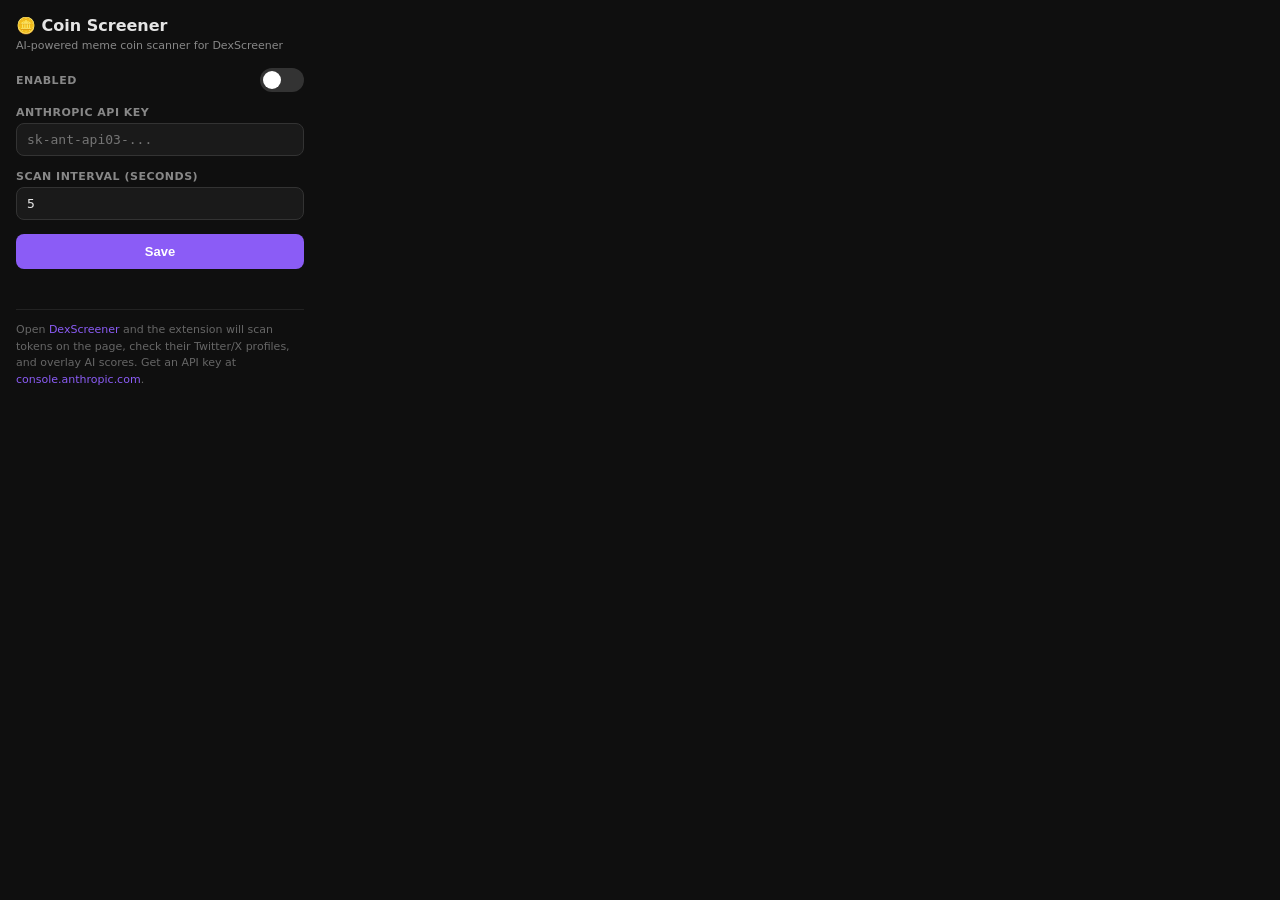
==== extension/popup.html @ 4d60b062 "Add Chrome extension — AI meme scanner on top of DexScreener - Content script scrapes tokens from De" ====
<!DOCTYPE html>
<html>
<head>
<style>
  * { margin: 0; padding: 0; box-sizing: border-box; }
  body {
    width: 320px; padding: 16px;
    background: #0f0f0f; color: #e5e5e5;
    font-family: system-ui, -apple-system, sans-serif;
    font-size: 13px;
  }

  h1 { font-size: 16px; font-weight: 800; margin-bottom: 4px; }
  .subtitle { color: #888; font-size: 11px; margin-bottom: 16px; }

  .field { margin-bottom: 14px; }
  label {
    display: block; font-size: 11px; color: #888;
    font-weight: 600; text-transform: uppercase;
    letter-spacing: 0.5px; margin-bottom: 4px;
  }

  input[type="password"], input[type="text"], input[type="number"] {
    width: 100%; padding: 8px 10px; border-radius: 8px;
    border: 1px solid #333; background: #1a1a1a;
    color: #e5e5e5; font-size: 13px;
    font-family: 'JetBrains Mono', monospace;
  }
  input:focus { outline: none; border-color: #8b5cf6; }

  .toggle-row {
    display: flex; justify-content: space-between;
    align-items: center; margin-bottom: 14px;
  }

  .toggle {
    width: 44px; height: 24px; border-radius: 12px;
    background: #333; border: none; cursor: pointer;
    position: relative; transition: background 0.2s;
  }
  .toggle.on { background: #16a34a; }
  .toggle::after {
    content: ''; position: absolute; top: 3px; left: 3px;
    width: 18px; height: 18px; border-radius: 50%;
    background: #fff; transition: transform 0.2s;
  }
  .toggle.on::after { transform: translateX(20px); }

  .save-btn {
    width: 100%; padding: 10px; border-radius: 8px;
    border: none; background: #8b5cf6; color: #fff;
    font-weight: 700; font-size: 13px; cursor: pointer;
    transition: background 0.15s;
  }
  .save-btn:hover { background: #7c3aed; }

  .status {
    margin-top: 10px; font-size: 11px; text-align: center;
    color: #16a34a; min-height: 16px;
  }

  .info {
    margin-top: 14px; padding-top: 12px;
    border-top: 1px solid #222; font-size: 11px;
    color: #666; line-height: 1.5;
  }
  .info a { color: #8b5cf6; text-decoration: none; }
</style>
</head>
<body>
  <h1>🪙 Coin Screener</h1>
  <p class="subtitle">AI-powered meme coin scanner for DexScreener</p>

  <div class="toggle-row">
    <label style="margin:0">Enabled</label>
    <button class="toggle" id="toggle"></button>
  </div>

  <div class="field">
    <label>Anthropic API Key</label>
    <input type="password" id="apiKey" placeholder="sk-ant-api03-...">
  </div>

  <div class="field">
    <label>Scan interval (seconds)</label>
    <input type="number" id="interval" min="3" max="60" value="5">
  </div>

  <button class="save-btn" id="save">Save</button>
  <div class="status" id="status"></div>

  <div class="info">
    Open <a href="https://dexscreener.com/new-pairs" target="_blank">DexScreener</a> and the extension
    will scan tokens on the page, check their Twitter/X profiles, and overlay
    AI scores. Get an API key at <a href="https://console.anthropic.com" target="_blank">console.anthropic.com</a>.
  </div>

  <script src="popup.js"></script>
</body>
</html>
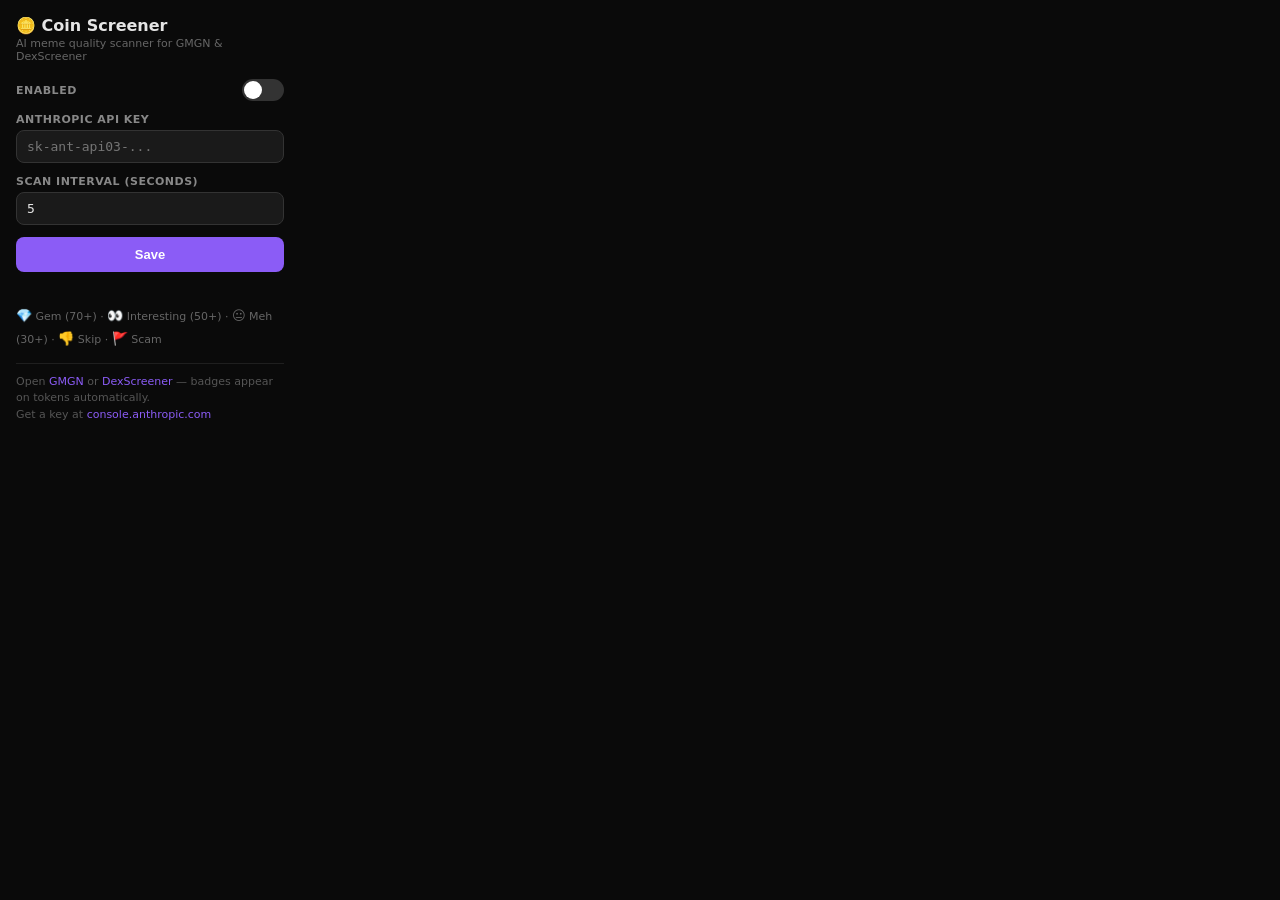
==== commit bcb0d69c: "v0.2 — GMGN support + dual-site scraping - Content script now works on both gmgn.ai and dexscreener." ====
--- a/extension/popup.html
+++ b/extension/popup.html
@@ -4,81 +4,47 @@
 <style>
   * { margin: 0; padding: 0; box-sizing: border-box; }
   body {
-    width: 320px; padding: 16px;
-    background: #0f0f0f; color: #e5e5e5;
-    font-family: system-ui, -apple-system, sans-serif;
-    font-size: 13px;
+    width: 300px; padding: 16px;
+    background: #0a0a0a; color: #e5e5e5;
+    font-family: system-ui, sans-serif; font-size: 13px;
   }
+  h1 { font-size: 16px; font-weight: 800; margin-bottom: 2px; }
+  .sub { color: #666; font-size: 11px; margin-bottom: 16px; }
 
-  h1 { font-size: 16px; font-weight: 800; margin-bottom: 4px; }
-  .subtitle { color: #888; font-size: 11px; margin-bottom: 16px; }
-
-  .field { margin-bottom: 14px; }
-  label {
-    display: block; font-size: 11px; color: #888;
-    font-weight: 600; text-transform: uppercase;
-    letter-spacing: 0.5px; margin-bottom: 4px;
-  }
-
-  input[type="password"], input[type="text"], input[type="number"] {
-    width: 100%; padding: 8px 10px; border-radius: 8px;
-    border: 1px solid #333; background: #1a1a1a;
-    color: #e5e5e5; font-size: 13px;
-    font-family: 'JetBrains Mono', monospace;
-  }
+  .field { margin-bottom: 12px; }
+  label { display: block; font-size: 11px; color: #888; font-weight: 600; text-transform: uppercase; letter-spacing: .5px; margin-bottom: 4px; }
+  input { width: 100%; padding: 8px 10px; border-radius: 8px; border: 1px solid #333; background: #1a1a1a; color: #e5e5e5; font-size: 13px; font-family: monospace; }
   input:focus { outline: none; border-color: #8b5cf6; }
 
-  .toggle-row {
-    display: flex; justify-content: space-between;
-    align-items: center; margin-bottom: 14px;
-  }
-
-  .toggle {
-    width: 44px; height: 24px; border-radius: 12px;
-    background: #333; border: none; cursor: pointer;
-    position: relative; transition: background 0.2s;
-  }
+  .row { display: flex; justify-content: space-between; align-items: center; margin-bottom: 12px; }
+  .toggle { width: 42px; height: 22px; border-radius: 11px; background: #333; border: none; cursor: pointer; position: relative; transition: background .2s; }
   .toggle.on { background: #16a34a; }
-  .toggle::after {
-    content: ''; position: absolute; top: 3px; left: 3px;
-    width: 18px; height: 18px; border-radius: 50%;
-    background: #fff; transition: transform 0.2s;
-  }
+  .toggle::after { content:''; position: absolute; top: 2px; left: 2px; width: 18px; height: 18px; border-radius: 50%; background: #fff; transition: transform .2s; }
   .toggle.on::after { transform: translateX(20px); }
 
-  .save-btn {
-    width: 100%; padding: 10px; border-radius: 8px;
-    border: none; background: #8b5cf6; color: #fff;
-    font-weight: 700; font-size: 13px; cursor: pointer;
-    transition: background 0.15s;
-  }
-  .save-btn:hover { background: #7c3aed; }
+  .btn { width: 100%; padding: 10px; border-radius: 8px; border: none; background: #8b5cf6; color: #fff; font-weight: 700; font-size: 13px; cursor: pointer; }
+  .btn:hover { background: #7c3aed; }
 
-  .status {
-    margin-top: 10px; font-size: 11px; text-align: center;
-    color: #16a34a; min-height: 16px;
-  }
+  .status { margin-top: 8px; font-size: 11px; text-align: center; color: #16a34a; min-height: 14px; }
+  .info { margin-top: 12px; padding-top: 10px; border-top: 1px solid #1f1f1f; font-size: 11px; color: #555; line-height: 1.5; }
+  .info a { color: #8b5cf6; text-decoration: none; }
 
-  .info {
-    margin-top: 14px; padding-top: 12px;
-    border-top: 1px solid #222; font-size: 11px;
-    color: #666; line-height: 1.5;
-  }
-  .info a { color: #8b5cf6; text-decoration: none; }
+  .legend { margin-top: 10px; font-size: 11px; color: #666; line-height: 1.8; }
+  .legend span { font-size: 13px; }
 </style>
 </head>
 <body>
   <h1>🪙 Coin Screener</h1>
-  <p class="subtitle">AI-powered meme coin scanner for DexScreener</p>
+  <p class="sub">AI meme quality scanner for GMGN & DexScreener</p>
 
-  <div class="toggle-row">
+  <div class="row">
     <label style="margin:0">Enabled</label>
     <button class="toggle" id="toggle"></button>
   </div>
 
   <div class="field">
     <label>Anthropic API Key</label>
-    <input type="password" id="apiKey" placeholder="sk-ant-api03-...">
+    <input type="password" id="key" placeholder="sk-ant-api03-...">
   </div>
 
   <div class="field">
@@ -86,13 +52,16 @@
     <input type="number" id="interval" min="3" max="60" value="5">
   </div>
 
-  <button class="save-btn" id="save">Save</button>
+  <button class="btn" id="save">Save</button>
   <div class="status" id="status"></div>
 
+  <div class="legend">
+    <span>💎</span> Gem (70+) · <span>👀</span> Interesting (50+) · <span>😐</span> Meh (30+) · <span>👎</span> Skip · <span>🚩</span> Scam
+  </div>
+
   <div class="info">
-    Open <a href="https://dexscreener.com/new-pairs" target="_blank">DexScreener</a> and the extension
-    will scan tokens on the page, check their Twitter/X profiles, and overlay
-    AI scores. Get an API key at <a href="https://console.anthropic.com" target="_blank">console.anthropic.com</a>.
+    Open <a href="https://gmgn.ai" target="_blank">GMGN</a> or <a href="https://dexscreener.com" target="_blank">DexScreener</a> — badges appear on tokens automatically.<br>
+    Get a key at <a href="https://console.anthropic.com" target="_blank">console.anthropic.com</a>
   </div>
 
   <script src="popup.js"></script>
